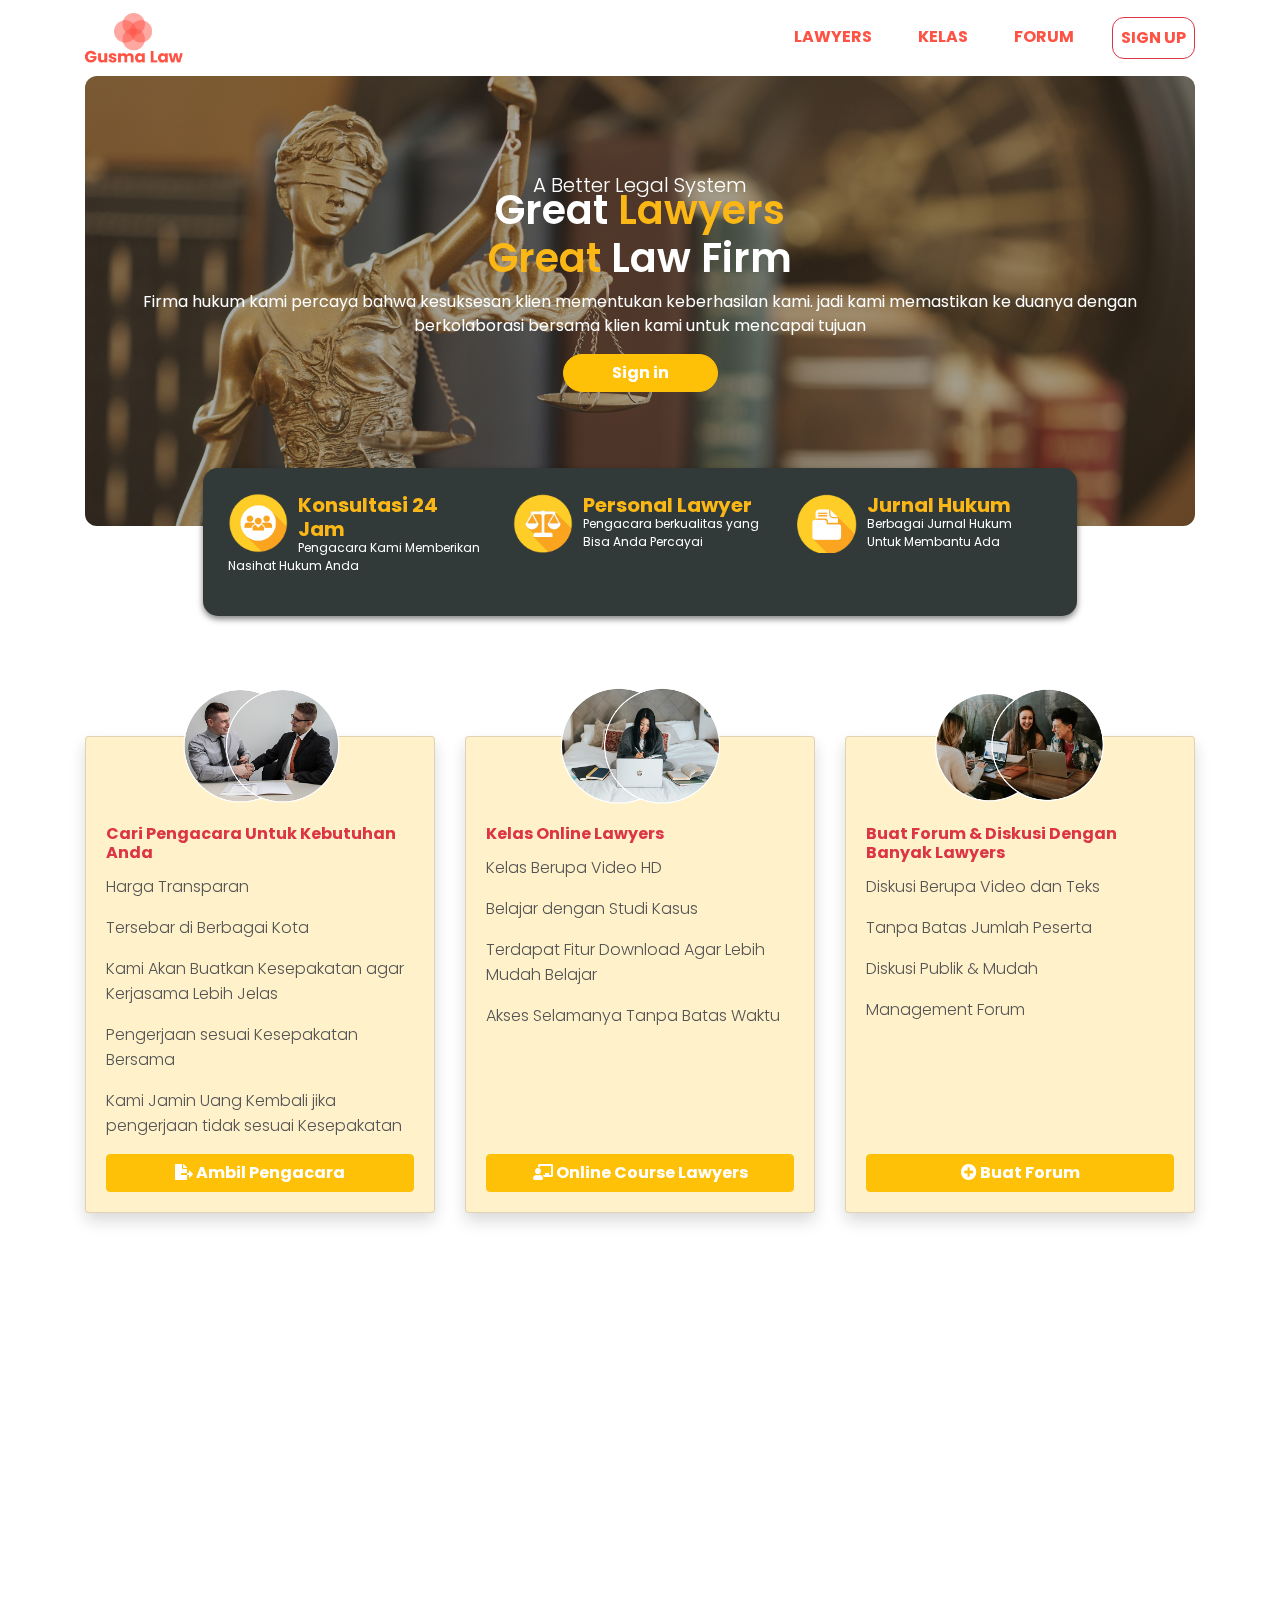
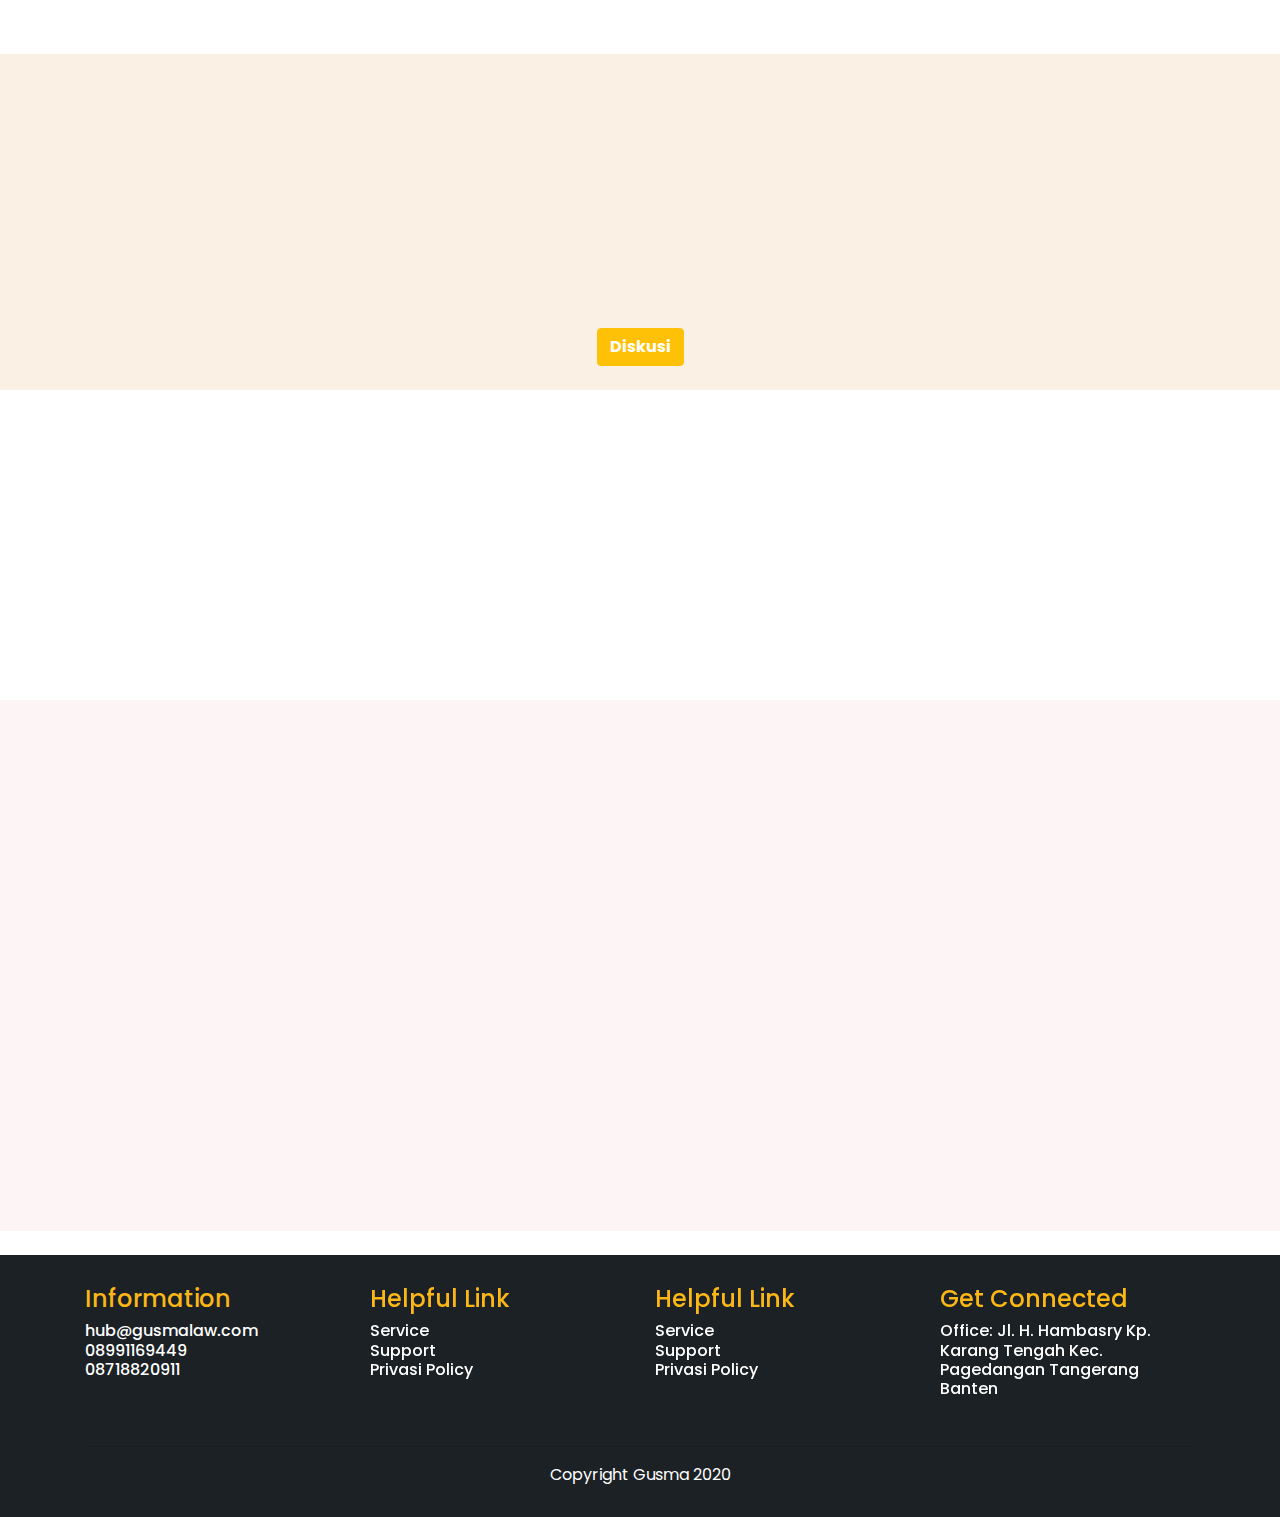
==== index.html @ 5280ab67 "first commit" ====
<!DOCTYPE html>
<html lang="en">
  <head>
    <!-- Required meta tags -->
    <meta charset="utf-8" />
    <meta
      name="viewport"
      content="width=device-width, initial-scale=1, shrink-to-fit=no"
    />

    <!-- Bootstrap CSS -->
    <link rel="stylesheet" href="css/bootstrap.min.css" />
    <link rel="stylesheet" href="css/style.css" />
    <link href="aos.css" rel="stylesheet" />
    <!-- <link rel="stylesheet" href="css/font-awesome.min.css" /> -->
    <link
      rel="stylesheet"
      href="https://cdnjs.cloudflare.com/ajax/libs/font-awesome/5.14.0/css/all.min.css"
    />
    <link
      href="https://fonts.googleapis.com/css2?family=Poppins:wght@200;300;600&display=swap"
      rel="stylesheet"
    />
    <link
      rel="stylesheet"
      href="https://maxcdn.bootstrapcdn.com/font-awesome/4.5.0/css/font-awesome.min.css"
    />
    <title>Lawyers 4.0</title>
  </head>
  <body>
    <section id="header">
      <nav class="navbar navbar-expand-lg navbar-light" data-aos="fade-down">
        <div class="container">
          <a class="navbar-brand huruf-khusus" href="#"
            ><img src="asset/Gusma-Law.png"
          /></a>
          <button
            class="navbar-toggler"
            type="button"
            data-toggle="collapse"
            data-target="#navbarNav"
            aria-controls="navbarNav"
            aria-expanded="false"
            aria-label="Toggle navigation"
          >
            <span class="navbar-toggler-icon"></span>
          </button>
          <div class="collapse navbar-collapse" id="navbarNav">
            <ul class="navbar-nav ml-auto">
              <li class="nav-item active">
                <a class="nav-link" href="#">Lawyers </a>
              </li>
              <li class="nav-item">
                <a class="nav-link" href="#">Kelas</a>
              </li>
              <li class="nav-item">
                <a class="nav-link" href="listforum.html">Forum</a>
              </li>
              <li class="nav-item">
                <a
                  class="nav-link btn btn-outline-danger"
                  href="#"
                  tabindex="-1"
                  aria-disabled="true"
                  >Sign up</a
                >
              </li>
            </ul>
          </div>
        </div>
      </nav>
    </section>

    <div class="container">
      <div
        class="jumbotron jumbotron-fluid"
        style="background-image: url(asset/img-header.jpg)"
      >
        <div class="row">
          <div class="col-md-12" data-aos="fade-left">
            <div class="container">
              <div class="tulisan-jumbotron">
                <p class="lead">A Better Legal System</p>
                <h1 class="huruf-khusus">
                  Great <span>Lawyers</span> <br />
                  <span>Great</span> Law Firm
                </h1>
                <p>
                  Firma hukum kami percaya bahwa kesuksesan klien mementukan
                  keberhasilan kami. jadi kami memastikan ke duanya dengan
                  berkolaborasi bersama klien kami untuk mencapai tujuan
                </p>
                <a href="" class="btn btn-warning px-5 tombol"
                  ><strong>Sign in</strong></a
                >
              </div>
            </div>
          </div>
        </div>
      </div>
    </div>

    <!-- info panel -->
    <!-- desktop -->
    <section class="panel d-none d-lg-block">
      <div class="row justify-content-center">
        <div class="col-md-8 info-panel">
          <div class="row">
            <div class="col-lg" data-aos="fade-up">
              <img src="asset/icon1.png" class="float-left" />
              <h5 class="align-items-center">Konsultasi 24 Jam</h5>
              <p>
                Pengacara Kami Memberikan <br />
                Nasihat Hukum Anda
              </p>
            </div>
            <div class="col-lg" data-aos="fade-up">
              <img src="asset/icon2.png" class="float-left" />
              <h5 class="align-items-center">Personal Lawyer</h5>
              <p>
                Pengacara berkualitas yang <br />
                Bisa Anda Percayai
              </p>
            </div>
            <div class="col-lg" data-aos="fade-up">
              <img src="asset/icon3.png" class="float-left" />
              <h5 class="align-items-center">Jurnal Hukum</h5>
              <p>
                Berbagai Jurnal Hukum<br />
                Untuk Membantu Ada
              </p>
            </div>
          </div>
        </div>
      </div>
      <!-- </div> -->
    </section>

    <section class="kelas-populer my-5 d-none">
      <div class="container">
        <div class="row">
          <div class="col">
            <h6>Kelas Populer</h6>
          </div>
        </div>
        <div class="row">
          <div
            class="col-6 col-md-4 col-lg-3 mb-3"
            data-aos="fade-up"
            data-aos-delay="100"
          >
            <a href="kelas.html">
              <div class="products-thumbnail">
                <div
                  class="products-image"
                  style="background-image: url('asset/kelas-populer.jpeg')"
                ></div>
              </div>
              <div class="products-text">Pengelolaan Hukum Tata Negara</div>
              <div class="products-price">
                Rp.380.000 <span> - Oleh : Fahri Hamzah</span>
              </div>
            </a>
          </div>
          <div
            class="col-6 col-md-4 col-lg-3 mb-3"
            data-aos="fade-up"
            data-aos-delay="200"
          >
            <a href="kelas.html">
              <div class="products-thumbnail">
                <div
                  class="products-image"
                  style="background-image: url('asset/kelas-populer2.jpeg')"
                ></div>
              </div>
              <div class="products-text">
                UUD Lalu Lintas Hak & Kewajiban Pengendara
              </div>
              <div class="products-price">
                Rp.0 <span> - Oleh : Gusma Rizkia</span>
              </div>
            </a>
          </div>
          <div
            class="col-6 col-md-4 col-lg-3 mb-3"
            data-aos="fade-up"
            data-aos-delay="300"
          >
            <a href="kelas.html">
              <div class="products-thumbnail">
                <div
                  class="products-image"
                  style="background-image: url('asset/kelas-populer3.jpeg')"
                ></div>
              </div>
              <div class="products-text">
                UUD Lalu Lintas Hak & Kewajiban Pengendara
              </div>
              <div class="products-price">
                Rp.0 <span> - Oleh : Gusma Rizkia</span>
              </div>
            </a>
          </div>
          <div
            class="col-6 col-md-4 col-lg-3 mb-3"
            data-aos="fade-up"
            data-aos-delay="400"
          >
            <a href="kelas.html">
              <div class="products-thumbnail">
                <div
                  class="products-image"
                  style="background-image: url('asset/kelas-populer.jpeg')"
                ></div>
              </div>
              <div class="products-text">Pengelolaan Hukum Tata Negara</div>
              <div class="products-price">
                Rp.380.000 <span> - Oleh : Fahri Hamzah</span>
              </div>
            </a>
          </div>
        </div>
      </div>
    </section>

    <section class="info">
      <div class="container">
        <div class="row justify-content-center">
          <div class="col-md-4 mb-5" data-aos="fade-up">
            <div class="card shadow">
              <img
                src="asset/Group-3-md.png"
                alt="info"
                class="card-img-top w-50 mx-auto"
              />
              <div class="card-body">
                <h6 class="card-title text-danger">
                  Cari Pengacara Untuk Kebutuhan Anda
                </h6>
                <p>Harga Transparan</p>
                <p>Tersebar di Berbagai Kota</p>
                <p>Kami Akan Buatkan Kesepakatan agar Kerjasama Lebih Jelas</p>
                <p>Pengerjaan sesuai Kesepakatan Bersama</p>
                <p>
                  Kami Jamin Uang Kembali jika pengerjaan tidak sesuai
                  Kesepakatan
                </p>
                <a href="" class="btn btn-warning btn-block text-white"
                  ><strong
                    ><i class="fas fa-file-export"></i> Ambil Pengacara</strong
                  ></a
                >
              </div>
            </div>
          </div>
          <div class="col-md-4 mb-5" data-aos="fade-up">
            <div class="card shadow d-flex flex-column h-100">
              <img
                src="asset/Group-3-md3.png"
                alt="info"
                class="card-img-top w-50 mx-auto"
              />
              <div class="card-body">
                <h6 class="card-title text-danger">Kelas Online Lawyers</h6>
                <p>Kelas Berupa Video HD</p>
                <p>Belajar dengan Studi Kasus</p>
                <p>Terdapat Fitur Download Agar Lebih Mudah Belajar</p>
                <p>Akses Selamanya Tanpa Batas Waktu</p>
                <a
                  href="kelas.html"
                  class="btn btn-warning btn-block text-white"
                  ><strong
                    ><i class="fas fa-chalkboard-teacher"></i> Online Course
                    Lawyers</strong
                  ></a
                >
              </div>
            </div>
          </div>
          <div class="col-md-4 mb-5" data-aos="fade-up">
            <div class="card shadow h-100">
              <img
                src="asset/Group-3-md (1).png"
                alt="info"
                class="card-img-top w-50 mx-auto"
              />
              <div class="card-body">
                <h6 class="card-title text-danger">
                  Buat Forum & Diskusi Dengan Banyak Lawyers
                </h6>
                <p>Diskusi Berupa Video dan Teks</p>
                <p>Tanpa Batas Jumlah Peserta</p>
                <p>Diskusi Publik & Mudah</p>
                <p>Management Forum</p>
                <a
                  href="listforum.html"
                  class="btn btn-warning btn-block text-white"
                  ><strong
                    ><i class="fas fa-plus-circle"></i> Buat Forum</strong
                  ></a
                >
              </div>
            </div>
          </div>
        </div>
      </div>
    </section>

    <section class="more">
      <div class="container">
        <div class="row text-center">
          <div class="col-md-4" data-aos="fade-right" data-aos-delay="100">
            <h2>Happy Learning</h2>
            <h6>
              Belajar dimana saja dihadirkan <br />
              fitur download video
            </h6>
          </div>
          <div class="col-md-4" data-aos="fade-up" data-aos-delay="200">
            <img src="asset/wfh_1.svg" />
          </div>
          <div class="col-md-4" data-aos="fade-left" data-aos-delay="100">
            <h2>Belajar Lebih Tenang</h2>
            <h6>
              Sekali bayar askes selamanya <br />
              tanpa batas waktu disertai<br />
              Kualitas video HD
            </h6>
          </div>
        </div>
      </div>
    </section>

    <section class="diskusi">
      <div class="container">
        <div class="row text-center py-3">
          <div class="col-md-12" data-aos="fade-up" data-aos-delay="100">
            <h5>Fitur Diskusi Untuk Kita Belajar Dan Berproses Bersama</h5>
          </div>
        </div>
        <div class="row">
          <div class="col-md-4 mt-3" data-aos="fade-right" data-aos-delay="100">
            <a href="">
              <div class="card">
                <div class="card-body">
                  <img
                    src="asset/pp.jpg"
                    class="float-left img-fluid rounded-circle mr-3"
                  />
                  <p>Gusti Maulana (Mahasiswa)</p>
                  <div class="tanya">
                    <p>
                      <strong
                        >Apakah Boleh Perusahaan Menyita Identitas Pribadi kita
                        sebagai jaminan misal menyita SIM
                      </strong>
                    </p>
                  </div>
                </div>
              </div>
            </a>
          </div>
          <div class="col-md-4 mt-3" data-aos="fade-right" data-aos-delay="200">
            <a href="">
              <div class="card">
                <div class="card-body">
                  <img
                    src="asset/pp.jpg"
                    class="float-left img-fluid rounded-circle mr-3"
                  />
                  <p>Gusti Maulana (Mahasiswa)</p>
                  <div class="tanya">
                    <p>
                      <strong
                        >Apakah Boleh Perusahaan Menyita Identitas Pribadi kita
                        sebagai jaminan misal menyita SIM
                      </strong>
                    </p>
                  </div>
                </div>
              </div>
            </a>
          </div>

          <div class="col-md-4 mt-3" data-aos="fade-right" data-aos-delay="300">
            <a href="">
              <div class="card">
                <div class="card-body">
                  <img
                    src="asset/pp.jpg"
                    class="float-left img-fluid rounded-circle mr-3"
                  />
                  <p>Gusti Maulana (Mahasiswa)</p>
                  <div class="tanya">
                    <p>
                      <strong
                        >Apakah Boleh Perusahaan Menyita Identitas Pribadi kita
                        sebagai jaminan misal menyita SIM
                      </strong>
                    </p>
                  </div>
                </div>
              </div>
            </a>
          </div>
        </div>
        <div class="row text-center">
          <div class="col my-4">
            <button type="button" class="btn btn-warning">
              <strong>Diskusi</strong>
            </button>
          </div>
        </div>
      </div>
    </section>

    <section class="fitur-more mb-4">
      <div class="container">
        <div class="row">
          <div class="col-md-4" data-aos="fade-up">
            <img src="asset/wfh_7.svg" />
          </div>
          <div class="col-md-8 mt-5" data-aos="fade-right">
            <h5>Banyak Fitur di Gusmalaw Yang Bisa di Manfaatkan</h5>
            <div class="row">
              <div
                class="col-md-3 col-6 my-2"
                data-aos="fade-up"
                data-aos-delay="100"
              >
                <a href="">Artikel</a>
              </div>
              <div
                class="col-md-3 col-6 my-2"
                data-aos="fade-up"
                data-aos-delay="200"
              >
                <a href="">Cari Lawyers</a>
              </div>
              <div
                class="col-md-3 col-6 my-2"
                data-aos="fade-up"
                data-aos-delay="300"
              >
                <a href="">Event</a>
              </div>
              <div
                class="col-md-3 col-6 my-2"
                data-aos="fade-up"
                data-aos-delay="400"
              >
                <a href="">Jurnal Hukum</a>
              </div>
              <div
                class="col-md-3 col-6 my-2"
                data-aos="fade-up"
                data-aos-delay="500"
              >
                <a href="">Talent</a>
              </div>
              <div
                class="col-md-3 col-6 my-2"
                data-aos="fade-up"
                data-aos-delay="600"
              >
                <a href="">Rekrutment</a>
              </div>
              <div
                class="col-md-3 col-6 my-2"
                data-aos="fade-up"
                data-aos-delay="700"
              >
                <a href="">Portfolio</a>
              </div>
            </div>
          </div>
        </div>
      </div>
    </section>

    <section class="info2 mt-5">
      <div class="container">
        <div class="row">
          <div class="col-md-6 text-center my-md-5 mb-5" data-aos="fade-down">
            <h1>
              Banyak <span>Kelas Gratis </span> Yang Sangat
              <span>Bermanfaatkan</span>
            </h1>
          </div>
          <div class="col-md-6" data-aos="fade-up">
            <img src="asset/Group.png" alt="Kelas Gartis" class="img-fluid" />
          </div>
        </div>
      </div>
    </section>

    <section class="footer mt-4">
      <div class="container">
        <div class="row">
          <div class="col">
            <h4>Information</h4>
            <h6>
              <a href="">hub@gusmalaw.com</a>
              <br />
              <a href=""> 08991169449 </a>
              <br />
              <a href="">08718820911</a>
            </h6>
          </div>
          <div class="col">
            <h4>Helpful Link</h4>
            <h6>
              <a href="">Service</a>
              <br />
              <a href=""> Support </a>
              <br />
              <a href="">Privasi Policy</a>
            </h6>
          </div>
          <div class="col">
            <h4>Helpful Link</h4>
            <h6>
              <a href="">Service</a>
              <br />
              <a href=""> Support </a>
              <br />
              <a href="">Privasi Policy</a>
            </h6>
          </div>
          <div class="col">
            <h4>Get Connected</h4>
            <h6>
              Office: Jl. H. Hambasry Kp. Karang Tengah Kec. Pagedangan
              Tangerang Banten
            </h6>
          </div>
        </div>
        <div class="row mt-4">
          <div class="col-12 text-center">
            <hr />
            Copyright Gusma 2020
          </div>
        </div>
      </div>
    </section>

    <!-- <script src="https://unpkg.com/aos@2.3.1/dist/aos.js"></script> -->
    <script src="js/jquery-3.4.1.min.js"></script>
    <script src="js/bootstrap.min.js"></script>
    <script src="js/bootstrap.min.js"></script>
    <script src="aos.js"></script>
    <script type="text/javascript">
      AOS.init();
    </script>
    <script></script>
  </body>
</html>
---- css/style.css ----
body {
  font-family: "Poppins", sans-serif;
}

.btnSubmit {
  border-radius: 1rem;
  padding: 1.5%;
  border: none;
  cursor: pointer;
}
.huruf-khusus {
  /* font-family: "Noto Serif", serif; */
  font-weight: 600;
}
.tombol {
}
.navbar-brand img {
  height: 50px;
}
.nav-link {
  color: #fe5244 !important;
  font-weight: bold;
  border-radius: 12px;
}
/* .header .active {
  color: #1d1c1c !important;
} */

.jumbotron {
  border-radius: 12px;
  height: 450px;
  background-size: cover;
  color: white;
  text-align: center;
}
.tulisan-jumbotron {
  margin-top: 30px;
}

.jumbotron h1 {
  margin-top: -30px;
}
.jumbotron h1 span {
  color: #fbb716;
}

.jumbotron a {
  color: white;
  text-transform: none;
}
.panel img {
  height: 60px;
  margin-right: 10px;
}
.info-panel {
  background-color: #313a39;
  border-radius: 15px;
  margin-top: -90px;
  padding: 25px;
  box-shadow: 0 3px 6px rgba(0, 0, 0, 0.5);
  color: white;
}
.info-panel h5 {
  color: #fbb716;
  font-weight: bold;
}
.info-panel p {
  font-size: 12px;
  margin-top: -10px;
}
.kelas-populer h6 {
  font-weight: bold;
  font-size: 18px;
}
.kelas-populer .products-thumbnail {
  width: 100%;
  height: 150px;
  border-radius: 8px;
  overflow: hidden;
}
.kelas-populer .products-thumbnail:hover {
  border: 2px solid #fe5244;
}
.kelas-populer .products-thumbnail .products-image {
  width: 100%;
  height: 100%;
  background-color: #ddd;
  background-position: center;
  background-size: cover;
}
.kelas-populer .products-text {
  color: #0c0d36;
  margin-top: 5px;
  font-weight: bold;
  font-size: 12px;
}
.kelas-populer .products-price {
  font-weight: bold;
  font-size: 11px;
  color: #ff7158;
}
.kelas-populer .products-price span {
  font-weight: bold;
  color: #0c0d36;
}
.kelas-populer a {
  color: #007bff;
  text-decoration: none;
  background-color: transparent;
}
.info {
  margin-top: 120px;
  margin-bottom: 100px;
}
.info .card {
  background-color: #fff2cb;
}
.info .card img {
  margin-top: -50px;
  align-items: center;
}
.info h6 {
  font-weight: bold;
}
.info p {
  line-height: normal;
  color: rgb(85, 84, 84);
  font-weight: 300;
}
.info .card-body {
  display: flex;
  flex-direction: column;
}

.info a.btn {
  margin-top: auto;
}
.more h2 {
  color: #ff9000;
  font-weight: bold;
}
.more h6 {
  font-size: 16px;
}

.diskusi {
  background-color: #faf0e3;
  margin-top: 30px;
}
.diskusi img {
  /*max-height: 50px;*/
  height: 40px;
  width: 40px;
  object-fit: cover;
  object-position: center;
}
.diskusi a {
  text-decoration: none;
  color: black;
}
.diskusi .card:hover {
  border: 2px solid #fe5244;
}
.diskusi button {
  color: white;
}
.fitur-more h5 {
  color: #fe5244;
  font-weight: 300;
}
.fitur-more a {
  color: #ffa800;
  font-size: 18px;
  font-weight: bold;
}
.info2 {
  background-color: rgb(253, 245, 245);
  padding-top: 70px;
}
.info2 span {
  font-weight: bold;
  color: #ffa800;
}
.kelas-head .thumbnail {
  border-radius: 0px;
}
.info-kelas {
  margin-top: 0px;
}

.footer {
  background-color: #1c2125;
  color: white;
  padding: 30px;
}
.footer h4 {
  color: #fbb716 !important;
}
.footer a {
  color: white;
}

/*Desktop versiion*/
@media (min-width: 992px) {
  .tombol {
    border-radius: 20px;
    font-size: 16px;
  }
  .nav-link {
    text-transform: uppercase;
    margin-left: 30px;
  }
  .more h2 {
    color: #ff9000;
    font-weight: bold;
    margin-top: 30px;
  }
  .more h6 {
    font-size: 16px;
  }
  .kelas-head .thumbnail {
    border-radius: 12px;
  }
  .info-kelas {
    margin-top: -40px;
  }
}

/*Sidebar*/
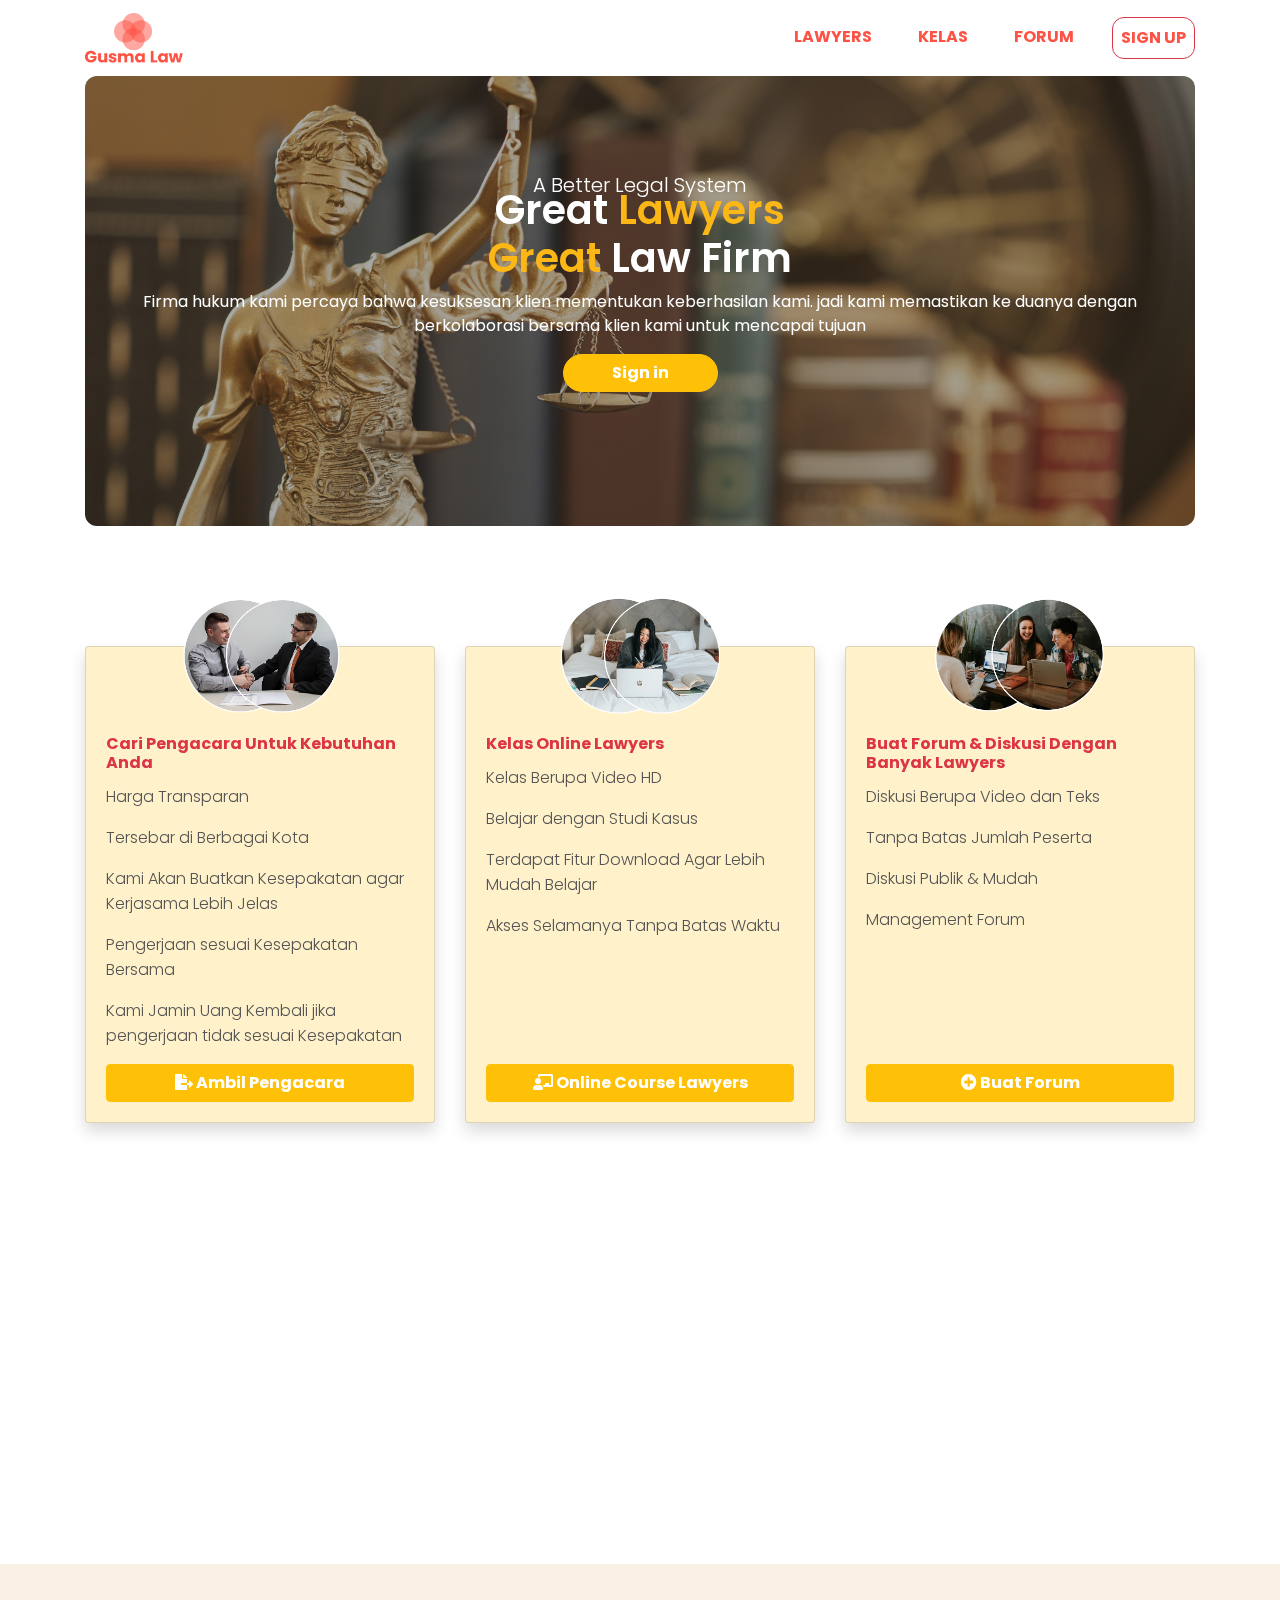
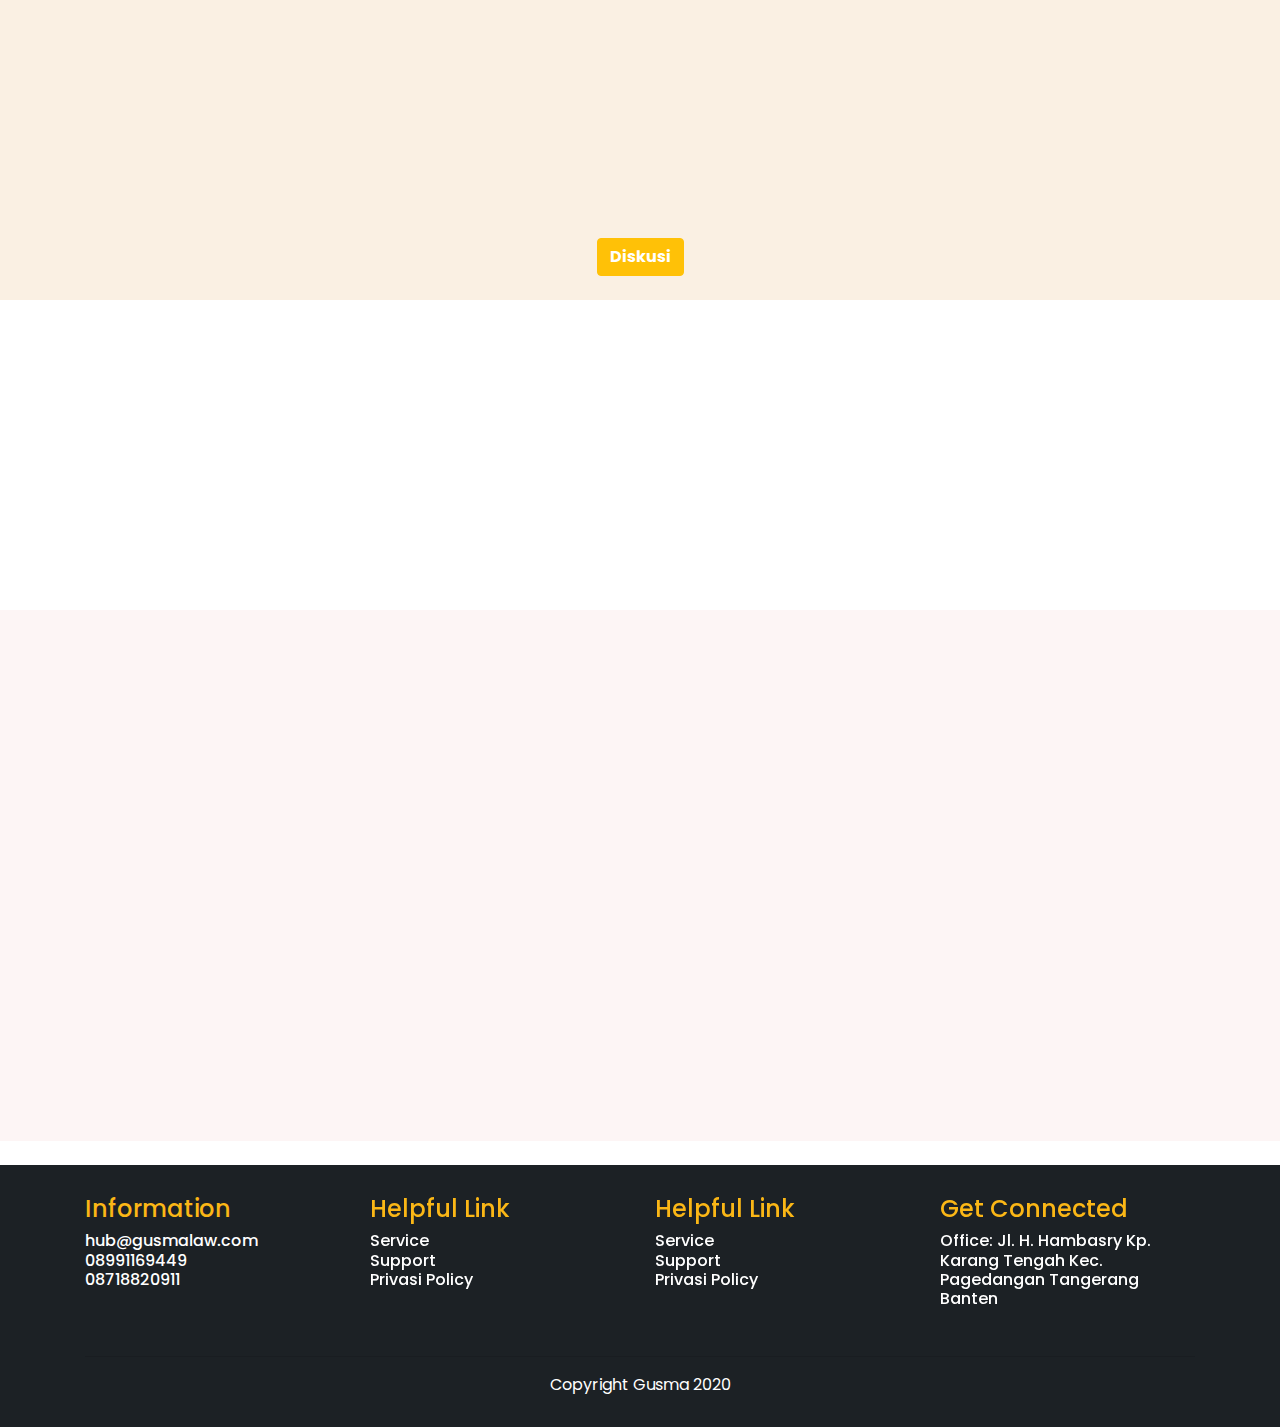
==== commit 568c8f05: "Update index.html" ====
--- a/index.html
+++ b/index.html
@@ -2,11 +2,15 @@
 <html lang="en">
   <head>
     <!-- Required meta tags -->
-    <meta charset="utf-8" />
+    <!-- <meta charset="utf-8" />
     <meta
       name="viewport"
       content="width=device-width, initial-scale=1, shrink-to-fit=no"
-    />
+    /> -->
+
+    <meta charset="UTF-8" />
+    <meta name="viewport" content="width=device-width, initial-scale=1" />
+    <meta http-equiv="X-UA-Compatible" content="ie=edge" />
 
     <!-- Bootstrap CSS -->
     <link rel="stylesheet" href="css/bootstrap.min.css" />
@@ -28,7 +32,7 @@
     <title>Lawyers 4.0</title>
   </head>
   <body>
-    <section id="header">
+    <section class="header">
       <nav class="navbar navbar-expand-lg navbar-light" data-aos="fade-down">
         <div class="container">
           <a class="navbar-brand huruf-khusus" href="#"
@@ -102,7 +106,7 @@
 
     <!-- info panel -->
     <!-- desktop -->
-    <section class="panel d-none d-lg-block">
+    <section class="panel d-none">
       <div class="row justify-content-center">
         <div class="col-md-8 info-panel">
           <div class="row">
